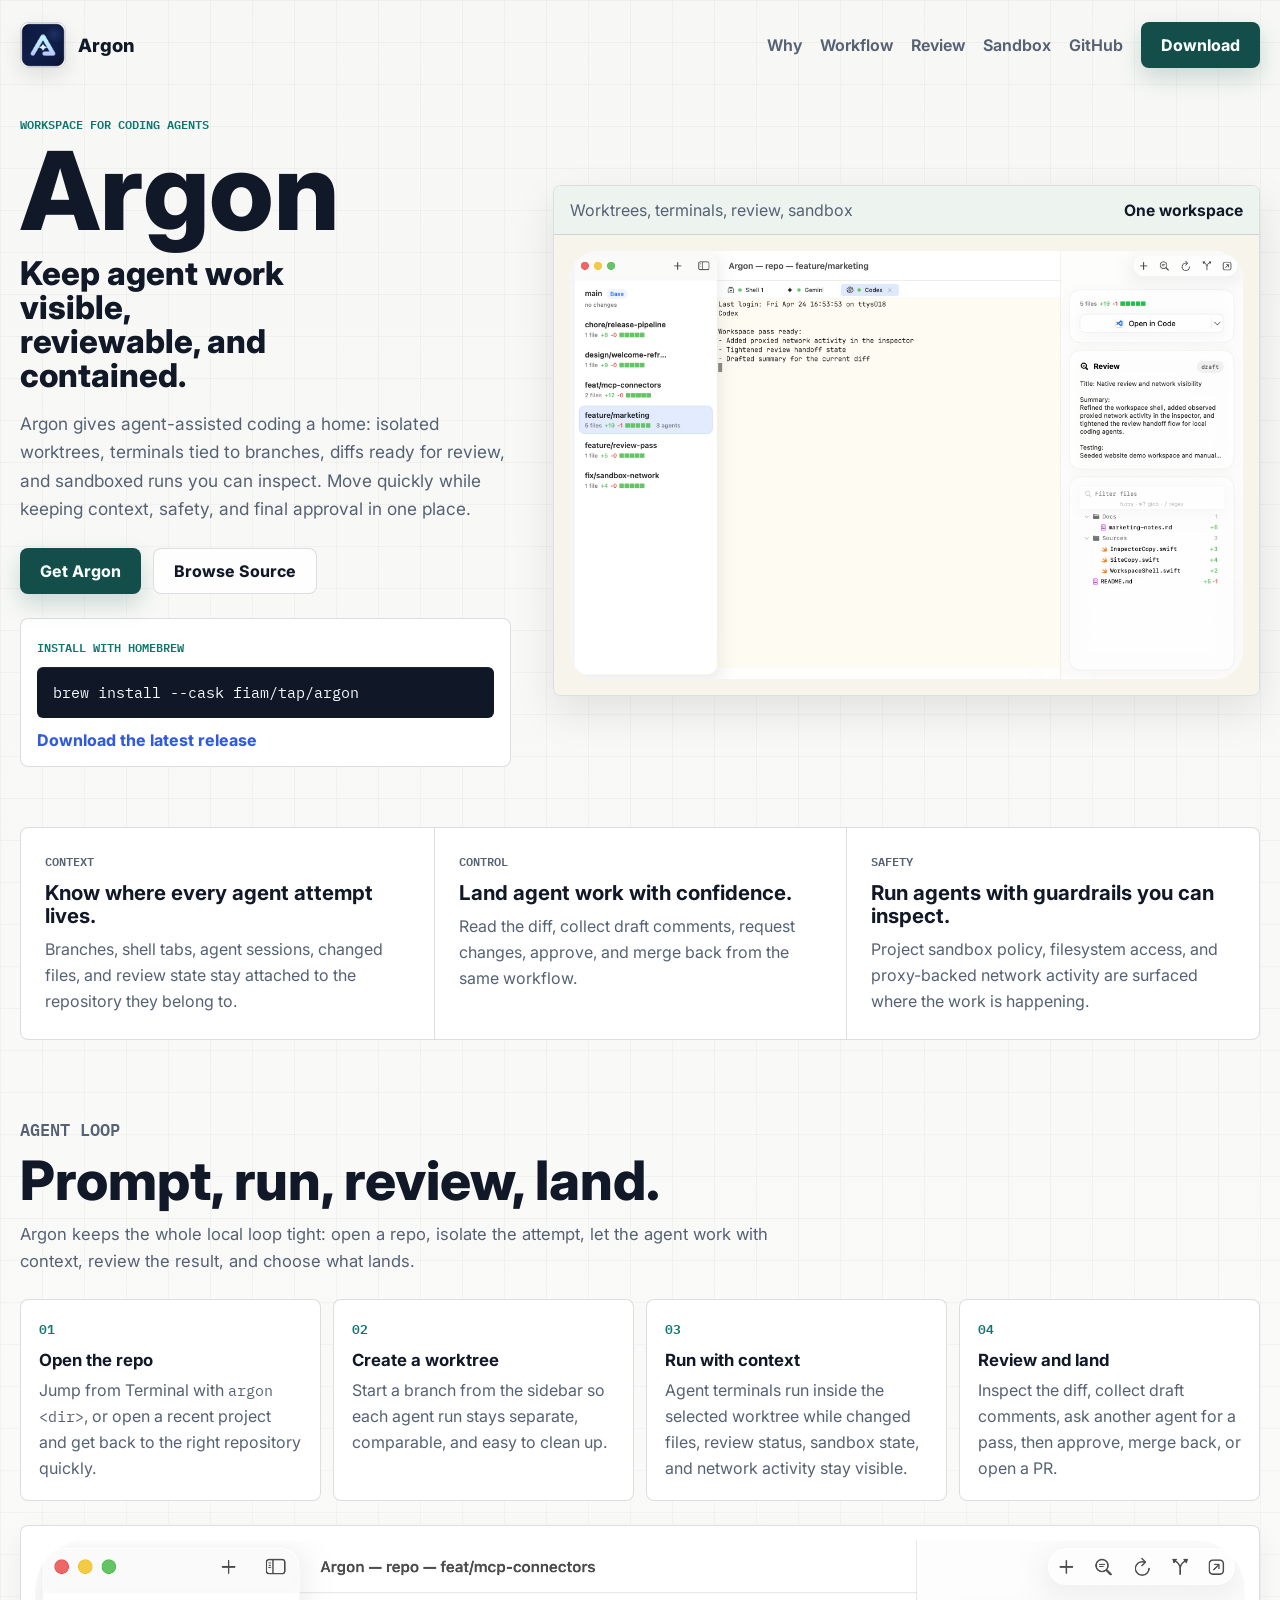
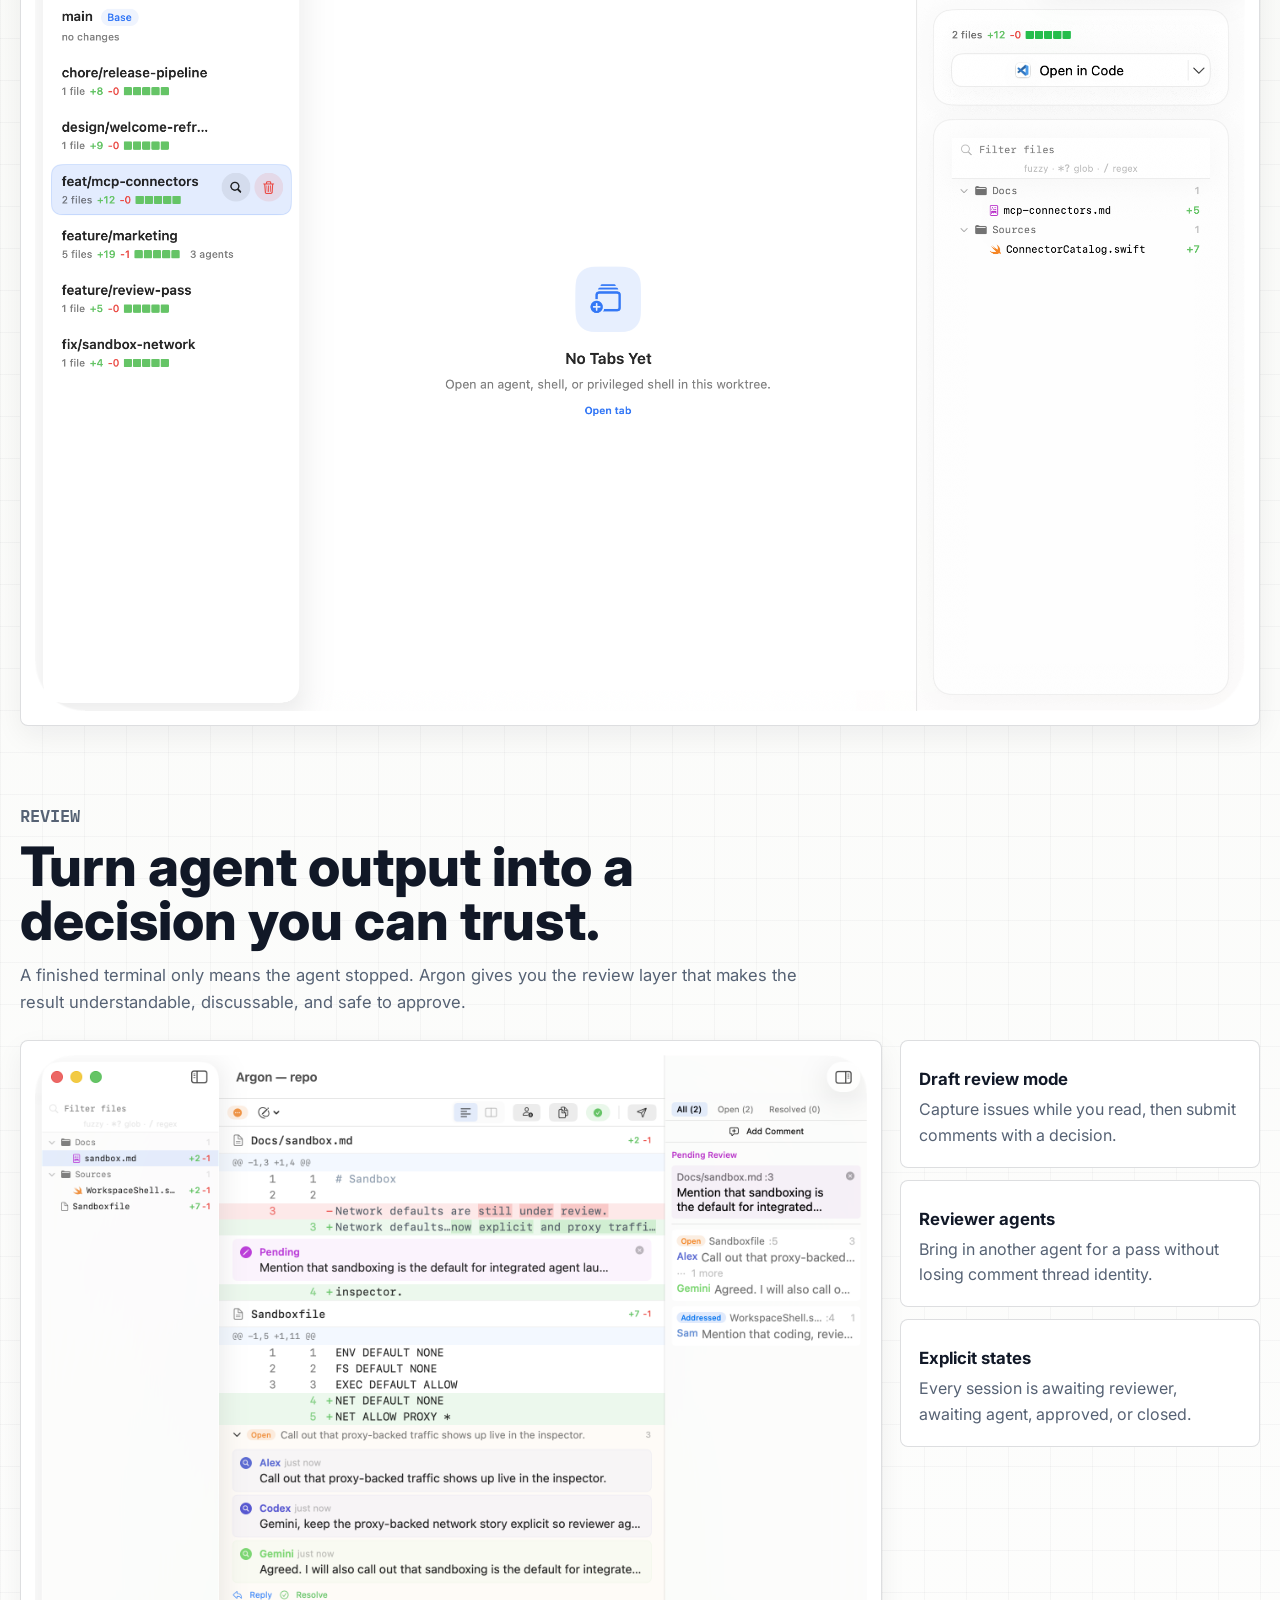
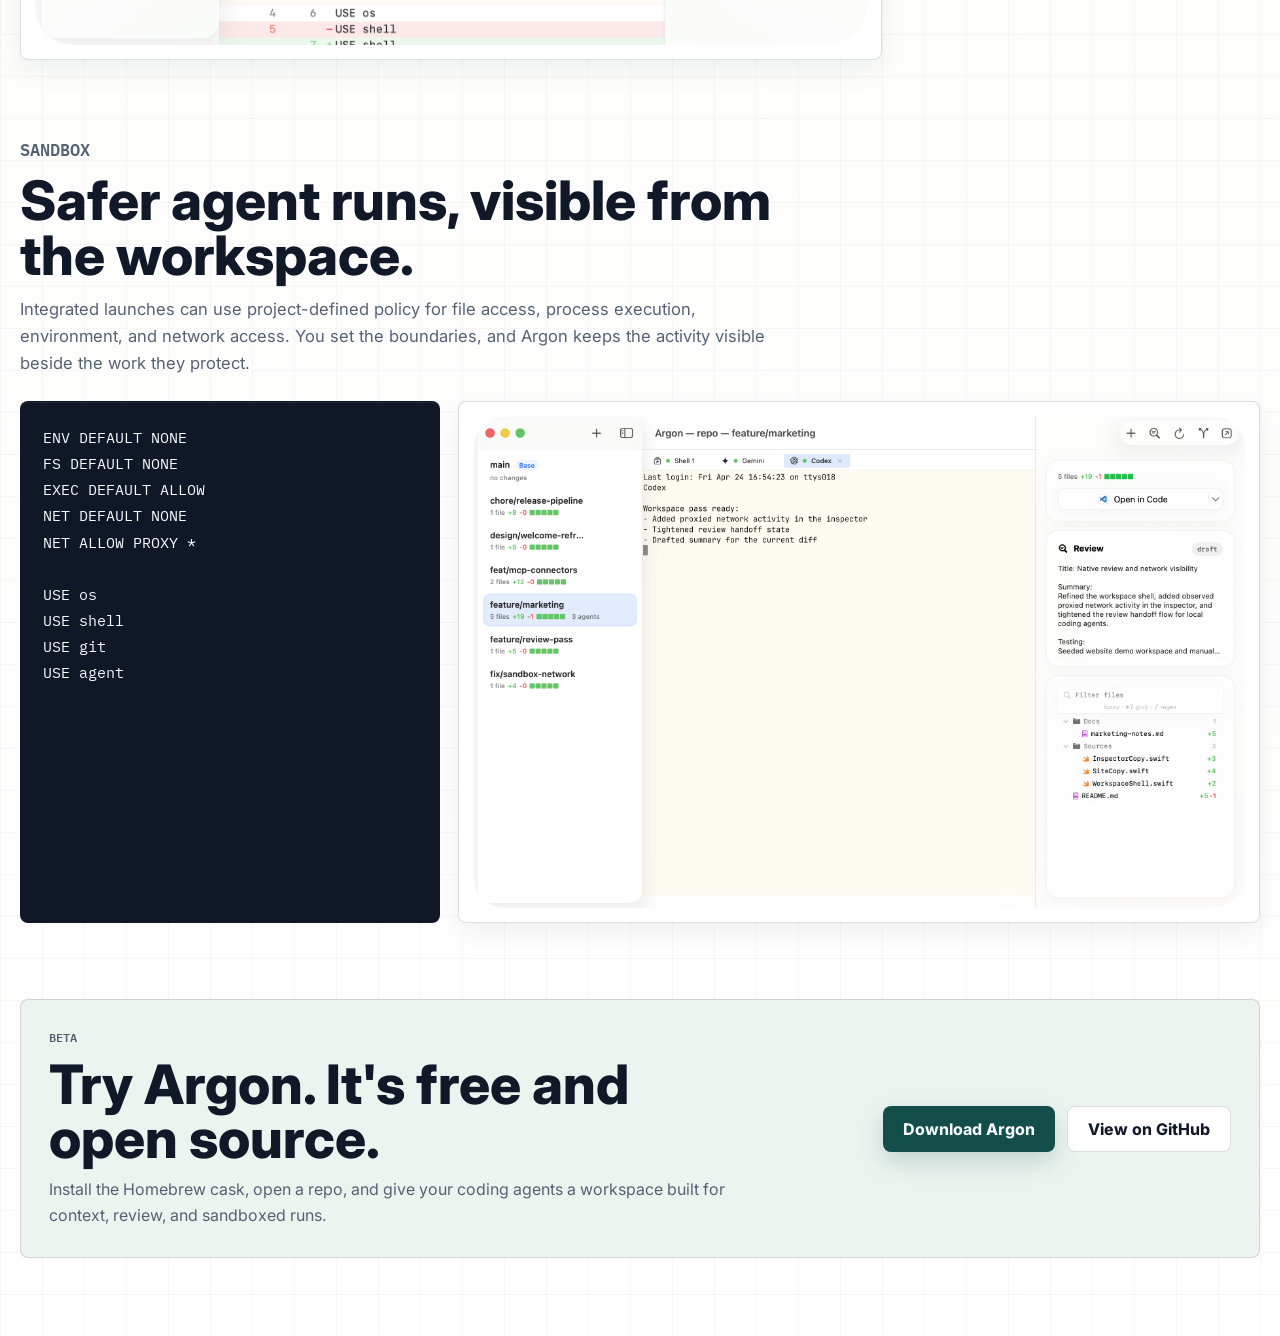
==== website/index.html @ 05118d11 "feat: ship website and release pipeline Add GitHub Actions CI, Pages deployment, release-please, sig" ====
<!doctype html>
<html lang="en">
  <head>
    <meta charset="utf-8">
    <meta name="viewport" content="width=device-width, initial-scale=1">
    <title>Argon - Reviewable Local Agent Work</title>
    <meta
      name="description"
      content="Argon keeps local coding-agent work visible, reviewable, and contained in one desktop workspace."
    >
    <link rel="preconnect" href="https://fonts.googleapis.com">
    <link rel="preconnect" href="https://fonts.gstatic.com" crossorigin>
    <link
      href="https://fonts.googleapis.com/css2?family=IBM+Plex+Mono:wght@400;500;600&family=Inter:wght@400;500;600;700;800&display=swap"
      rel="stylesheet"
    >
    <link rel="icon" href="assets/argon-icon.png">
    <link rel="stylesheet" href="site.css?v=3">
  </head>
  <body>
    <div class="page-shell">
      <header class="site-header">
        <a class="brand" href="/">
          <img src="assets/argon-icon.png" alt="Argon icon" width="46" height="46">
          <span>Argon</span>
        </a>

        <nav class="header-links" aria-label="Primary">
          <a class="header-link" href="#why">Why</a>
          <a class="header-link" href="#workflow">Workflow</a>
          <a class="header-link" href="#review">Review</a>
          <a class="header-link" href="#sandbox">Sandbox</a>
          <a class="header-link" href="https://github.com/fiam/argon">GitHub</a>
          <a
            id="download-button"
            class="button button-primary header-button"
            href="https://github.com/fiam/argon/releases/latest"
          >
            Download
          </a>
        </nav>
      </header>

      <main>
        <section class="hero">
          <div class="hero-copy">
            <p class="eyebrow">Workspace for coding agents</p>
            <h1>Argon</h1>
            <p class="hero-statement">Keep agent work visible, reviewable, and contained.</p>
            <p class="lede">
              Argon gives agent-assisted coding a home: isolated worktrees,
              terminals tied to branches, diffs ready for review, and
              sandboxed runs you can inspect. Move quickly while keeping
              context, safety, and final approval in one place.
            </p>

            <div class="hero-actions">
              <a class="button button-primary" href="https://github.com/fiam/argon/releases/latest">
                Get Argon
              </a>
              <a class="button button-secondary" href="https://github.com/fiam/argon">
                Browse Source
              </a>
            </div>

            <div class="install-panel" aria-label="Install Argon">
              <div class="install-panel-copy">
                <p class="install-strip-label">Install with Homebrew</p>
                <p id="release-status" class="release-status"></p>
              </div>
              <pre class="install-command"><code>brew install --cask fiam/tap/argon</code></pre>
              <a
                id="download-card-link"
                class="text-link"
                href="https://github.com/fiam/argon/releases/latest"
              >
                Download the latest release
              </a>
            </div>
          </div>

          <div class="hero-visual">
            <div class="hero-visual-chrome">
              <span>Worktrees, terminals, review, sandbox</span>
              <strong>One workspace</strong>
            </div>
            <figure class="hero-shot">
              <img
                src="assets/workspace-window.png"
                alt="Argon workspace window showing worktrees, terminal tabs, and the sandbox network inspector"
              >
            </figure>
          </div>
        </section>

        <section class="problem-grid" id="why" aria-label="Why Argon">
          <article class="problem-card">
            <p class="feature-label">Context</p>
            <h2>Know where every agent attempt lives.</h2>
            <p>
              Branches, shell tabs, agent sessions, changed files, and review
              state stay attached to the repository they belong to.
            </p>
          </article>

          <article class="problem-card">
            <p class="feature-label">Control</p>
            <h2>Land agent work with confidence.</h2>
            <p>
              Read the diff, collect draft comments, request changes, approve,
              and merge back from the same workflow.
            </p>
          </article>

          <article class="problem-card">
            <p class="feature-label">Safety</p>
            <h2>Run agents with guardrails you can inspect.</h2>
            <p>
              Project sandbox policy, filesystem access, and proxy-backed
              network activity are surfaced where the work is happening.
            </p>
          </article>
        </section>

        <section class="showcase" id="workflow">
          <div class="section-header">
            <p class="eyebrow">Agent loop</p>
            <h2>Prompt, run, review, land.</h2>
            <p>
              Argon keeps the whole local loop tight: open a repo, isolate the
              attempt, let the agent work with context, review the result, and
              choose what lands.
            </p>
          </div>

          <div class="workflow-grid">
            <article class="workflow-step">
              <span>01</span>
              <h3>Open the repo</h3>
              <p>
                Jump from Terminal with <code>argon &lt;dir&gt;</code>, or open
                a recent project and get back to the right repository quickly.
              </p>
            </article>
            <article class="workflow-step">
              <span>02</span>
              <h3>Create a worktree</h3>
              <p>
                Start a branch from the sidebar so each agent run stays
                separate, comparable, and easy to clean up.
              </p>
            </article>
            <article class="workflow-step">
              <span>03</span>
              <h3>Run with context</h3>
              <p>
                Agent terminals run inside the selected worktree while changed
                files, review status, sandbox state, and network activity stay visible.
              </p>
            </article>
            <article class="workflow-step">
              <span>04</span>
              <h3>Review and land</h3>
              <p>
                Inspect the diff, collect draft comments, ask another agent for
                a pass, then approve, merge back, or open a PR.
              </p>
            </article>
          </div>

          <figure class="wide-shot">
            <img
              src="assets/feature-worktrees.png"
              alt="Argon workspace focused on the worktree sidebar and branch state"
            >
          </figure>
        </section>

        <section class="showcase split-showcase" id="review">
          <div class="section-header">
            <p class="eyebrow">Review</p>
            <h2>Turn agent output into a decision you can trust.</h2>
            <p>
              A finished terminal only means the agent stopped. Argon gives you
              the review layer that makes the result understandable,
              discussable, and safe to approve.
            </p>
          </div>

          <div class="supporting-grid">
            <figure class="supporting-frame">
              <img
                src="assets/review-agents.png"
                alt="Argon review window showing reviewer agents and threaded feedback"
              >
            </figure>
            <div class="detail-list">
              <article>
                <h3>Draft review mode</h3>
                <p>Capture issues while you read, then submit comments with a decision.</p>
              </article>
              <article>
                <h3>Reviewer agents</h3>
                <p>Bring in another agent for a pass without losing comment thread identity.</p>
              </article>
              <article>
                <h3>Explicit states</h3>
                <p>Every session is awaiting reviewer, awaiting agent, approved, or closed.</p>
              </article>
            </div>
          </div>
        </section>

        <section class="showcase" id="sandbox">
          <div class="section-header">
            <p class="eyebrow">Sandbox</p>
            <h2>Safer agent runs, visible from the workspace.</h2>
            <p>
              Integrated launches can use project-defined policy for file
              access, process execution, environment, and network access. You
              set the boundaries, and Argon keeps the activity visible beside
              the work they protect.
            </p>
          </div>

          <div class="terminal-layout">
            <pre class="policy-card"><code>ENV DEFAULT NONE
FS DEFAULT NONE
EXEC DEFAULT ALLOW
NET DEFAULT NONE
NET ALLOW PROXY *

USE os
USE shell
USE git
USE agent</code></pre>
            <figure class="supporting-frame">
              <img
                src="assets/feature-terminals.png"
                alt="Argon terminal workspace with sandbox and network activity visible"
              >
            </figure>
          </div>
        </section>

        <section class="download-band" id="download">
          <div>
            <p class="eyebrow">Beta</p>
            <h2>Try Argon. It's free and open source.</h2>
            <p>
              Install the Homebrew cask, open a repo, and give your coding
              agents a workspace built for context, review, and sandboxed runs.
            </p>
          </div>
          <div class="download-actions">
            <a class="button button-primary" href="https://github.com/fiam/argon/releases/latest">
              Download Argon
            </a>
            <a class="button button-secondary" href="https://github.com/fiam/argon">
              View on GitHub
            </a>
          </div>
        </section>
      </main>
    </div>

    <script src="site.js?v=3" defer></script>
  </body>
</html>
---- website/site.css ----
:root {
  color-scheme: light;
  --bg: #f7f8f5;
  --surface: #ffffff;
  --surface-soft: #edf4f0;
  --ink: #111827;
  --ink-soft: #566274;
  --line: rgba(17, 24, 39, 0.14);
  --line-strong: rgba(17, 24, 39, 0.24);
  --accent: #0f766e;
  --accent-strong: #134e4a;
  --accent-blue: #315bdc;
  --accent-warm: #9a6a15;
  --shadow: 0 16px 42px rgba(17, 24, 39, 0.1);
  --font-body: "Inter", "Avenir Next", "Helvetica Neue", sans-serif;
  --font-mono: "IBM Plex Mono", "SF Mono", monospace;
}

* {
  box-sizing: border-box;
}

html,
body {
  margin: 0;
  min-height: 100%;
}

html {
  scroll-behavior: smooth;
}

body {
  background:
    linear-gradient(rgba(17, 24, 39, 0.032) 1px, transparent 1px),
    linear-gradient(90deg, rgba(17, 24, 39, 0.032) 1px, transparent 1px),
    linear-gradient(180deg, var(--bg) 0%, #ffffff 100%);
  background-size: 42px 42px, 42px 42px, auto;
  color: var(--ink);
  font-family: var(--font-body);
}

a {
  color: inherit;
  text-decoration: none;
}

code {
  font-family: var(--font-mono);
  font-size: 0.95em;
}

.page-shell {
  width: min(1240px, calc(100vw - 40px));
  margin: 0 auto;
  padding: 22px 0 78px;
}

.site-header {
  display: flex;
  align-items: center;
  justify-content: space-between;
  gap: 22px;
  padding-bottom: 28px;
}

.brand {
  display: inline-flex;
  align-items: center;
  gap: 12px;
  font-size: 1.15rem;
  font-weight: 800;
  letter-spacing: 0;
}

.brand img {
  border-radius: 8px;
  border: 1px solid var(--line);
  box-shadow: 0 8px 20px rgba(17, 24, 39, 0.1);
}

.header-links {
  display: flex;
  align-items: center;
  gap: 18px;
}

.header-link {
  color: var(--ink-soft);
  font-weight: 650;
  transition: color 140ms ease;
}

.header-link:hover {
  color: var(--ink);
}

.header-button {
  min-height: 40px;
  padding: 0 16px;
}

.hero {
  display: grid;
  grid-template-columns: minmax(320px, 0.82fr) minmax(0, 1.18fr);
  gap: 42px;
  align-items: center;
  padding: 18px 0 42px;
}

.hero-copy {
  max-width: 590px;
}

.eyebrow,
.feature-label,
.install-strip-label {
  margin: 0;
  color: var(--accent);
  font-family: var(--font-mono);
  font-size: 0.72rem;
  font-weight: 600;
  letter-spacing: 0;
  text-transform: uppercase;
}

.hero h1,
.section-header h2,
.download-band h2 {
  margin: 0;
  letter-spacing: 0;
}

.hero h1 {
  margin-top: 10px;
  font-size: 6.8rem;
  line-height: 0.86;
  font-weight: 800;
}

.hero-statement {
  margin: 18px 0 0;
  max-width: 13ch;
  font-size: 2.05rem;
  line-height: 1.04;
  font-weight: 800;
}

.lede,
.problem-card p,
.section-header p,
.workflow-step p,
.detail-list p,
.release-status,
.download-band p,
.hero-visual-chrome span {
  color: var(--ink-soft);
}

.lede {
  margin: 18px 0 0;
  max-width: 36rem;
  font-size: 1.08rem;
  line-height: 1.65;
}

.button {
  display: inline-flex;
  align-items: center;
  justify-content: center;
  min-height: 46px;
  padding: 0 20px;
  border-radius: 8px;
  font-weight: 750;
  transition: transform 140ms ease, box-shadow 140ms ease, background 140ms ease;
}

.button:hover {
  transform: translateY(-1px);
}

.button-primary {
  background: var(--accent-strong);
  color: #f8fffc;
  box-shadow: 0 10px 24px rgba(19, 78, 74, 0.2);
}

.button-primary:hover {
  background: #0f3f3c;
}

.button-secondary {
  border: 1px solid var(--line);
  background: rgba(255, 255, 255, 0.86);
}

.hero-actions,
.download-actions {
  display: flex;
  flex-wrap: wrap;
  gap: 12px;
}

.hero-actions {
  margin-top: 24px;
}

.install-panel,
.hero-visual,
.problem-grid,
.workflow-step,
.detail-list article,
.supporting-frame,
.policy-card,
.download-band,
.wide-shot {
  border: 1px solid var(--line);
  background: var(--surface);
}

.install-panel {
  max-width: 560px;
  margin-top: 24px;
  padding: 16px;
  border-radius: 8px;
}

.install-panel-copy {
  display: flex;
  align-items: baseline;
  justify-content: space-between;
  gap: 12px;
  margin-bottom: 10px;
}

.release-status {
  margin: 0;
  min-height: 1.2em;
  font-size: 0.9rem;
  text-align: right;
}

.install-command,
.policy-card {
  margin: 0;
  overflow-x: auto;
  border-radius: 6px;
  background: #101827;
  color: #f7fbff;
  box-shadow: inset 0 1px 0 rgba(255, 255, 255, 0.06);
}

.install-command {
  padding: 14px 16px;
}

.install-command code,
.policy-card code {
  display: block;
  white-space: pre;
  line-height: 1.5;
}

.text-link {
  display: inline-block;
  margin-top: 12px;
  color: var(--accent-blue);
  font-weight: 750;
}

.text-link:hover {
  color: #1f3f9d;
}

.hero-visual {
  overflow: hidden;
  border-radius: 8px;
  box-shadow: var(--shadow);
}

.hero-visual-chrome {
  display: flex;
  align-items: baseline;
  justify-content: space-between;
  gap: 20px;
  padding: 14px 16px;
  border-bottom: 1px solid var(--line);
  background: var(--surface-soft);
}

.hero-visual-chrome strong {
  font-size: 0.98rem;
}

.hero-shot,
.wide-shot,
.supporting-frame {
  margin: 0;
}

.hero-shot {
  padding: 16px;
  background: #f7f4ec;
}

.hero-shot img,
.wide-shot img,
.supporting-frame img {
  display: block;
  width: 100%;
  height: auto;
}

.wide-shot img,
.supporting-frame img {
  border-radius: 6px;
}

.problem-grid {
  display: grid;
  grid-template-columns: repeat(3, minmax(0, 1fr));
  gap: 0;
  margin-top: 18px;
  overflow: hidden;
  border-radius: 8px;
}

.problem-card {
  min-width: 0;
  padding: 24px;
  border-left: 1px solid var(--line);
}

.problem-card:first-child {
  border-left: 0;
}

.feature-label {
  color: var(--accent-warm);
}

.problem-card h2 {
  margin: 10px 0;
  font-size: 1.28rem;
  line-height: 1.14;
}

.problem-card p,
.section-header p,
.workflow-step p,
.detail-list p,
.download-band p {
  margin: 0;
  line-height: 1.62;
}

.showcase {
  margin-top: 76px;
}

.section-header {
  max-width: 780px;
}

.section-header h2,
.download-band h2 {
  margin-top: 10px;
  font-size: 3.4rem;
  font-weight: 800;
  line-height: 1;
}

.section-header p {
  margin-top: 14px;
  font-size: 1.04rem;
}

.workflow-grid {
  display: grid;
  grid-template-columns: repeat(4, minmax(0, 1fr));
  gap: 12px;
  margin-top: 24px;
}

.workflow-step,
.detail-list article,
.supporting-frame,
.policy-card,
.download-band,
.wide-shot {
  border-radius: 8px;
}

.workflow-step {
  padding: 18px;
}

.workflow-step span {
  color: var(--accent);
  font-family: var(--font-mono);
  font-size: 0.82rem;
  font-weight: 600;
}

.workflow-step h3,
.detail-list h3 {
  margin: 10px 0 8px;
  font-size: 1.05rem;
}

.wide-shot,
.supporting-frame {
  margin-top: 24px;
  padding: 14px;
  box-shadow: 0 10px 28px rgba(17, 24, 39, 0.06);
}

.supporting-grid,
.terminal-layout {
  display: grid;
  gap: 18px;
  margin-top: 24px;
}

.supporting-grid {
  grid-template-columns: minmax(0, 1fr) minmax(280px, 360px);
  align-items: start;
}

.terminal-layout {
  grid-template-columns: minmax(280px, 420px) minmax(0, 1fr);
  align-items: stretch;
}

.supporting-frame {
  margin-top: 0;
}

.detail-list {
  display: grid;
  gap: 12px;
}

.detail-list article {
  padding: 18px;
}

.policy-card {
  padding: 22px;
}

.policy-card code {
  min-width: 16rem;
  line-height: 1.72;
}

.download-band {
  display: flex;
  align-items: center;
  justify-content: space-between;
  gap: 24px;
  margin-top: 76px;
  padding: 28px;
  border-radius: 8px;
  background: var(--surface-soft);
}

.download-band div:first-child {
  max-width: 680px;
}

.download-band p:last-child {
  margin-top: 12px;
}

@media (max-width: 1080px) {
  .hero,
  .problem-grid,
  .workflow-grid,
  .supporting-grid,
  .terminal-layout {
    grid-template-columns: 1fr;
  }

  .hero-copy {
    max-width: none;
  }

  .problem-card {
    border-left: 0;
    border-top: 1px solid var(--line);
  }

  .problem-card:first-child {
    border-top: 0;
  }
}

@media (max-width: 760px) {
  .page-shell {
    width: min(100vw - 24px, 1240px);
    padding: 14px 0 56px;
  }

  .site-header {
    align-items: flex-start;
    flex-direction: column;
  }

  .install-panel-copy,
  .download-band,
  .hero-visual-chrome {
    align-items: flex-start;
    flex-direction: column;
  }

  .header-links {
    flex-wrap: wrap;
    gap: 12px;
  }

  .hero {
    gap: 24px;
    padding-top: 8px;
  }

  .hero h1 {
    font-size: 4.2rem;
  }

  .hero-statement {
    font-size: 1.42rem;
  }

  .section-header h2,
  .download-band h2 {
    font-size: 2.35rem;
  }

  .release-status {
    text-align: left;
  }

  .hero-shot,
  .wide-shot,
  .supporting-frame {
    padding: 10px;
  }
}
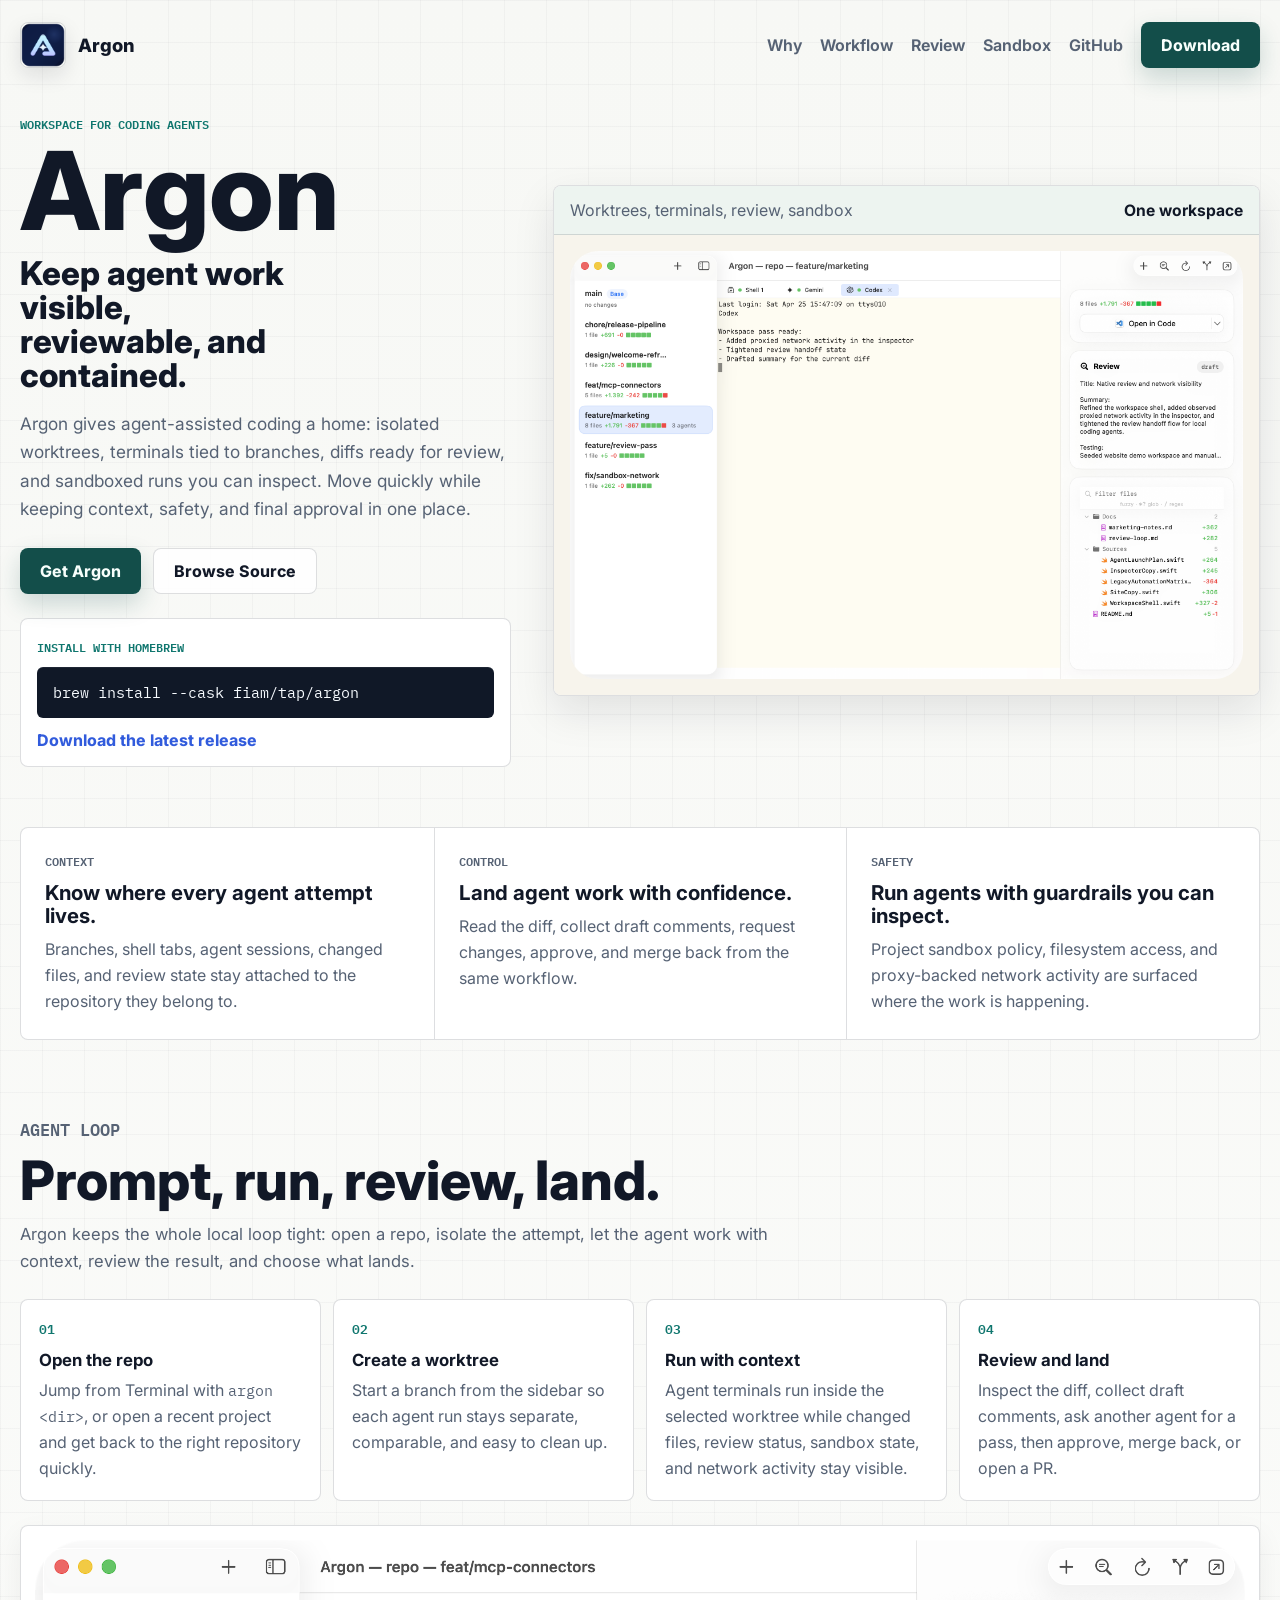
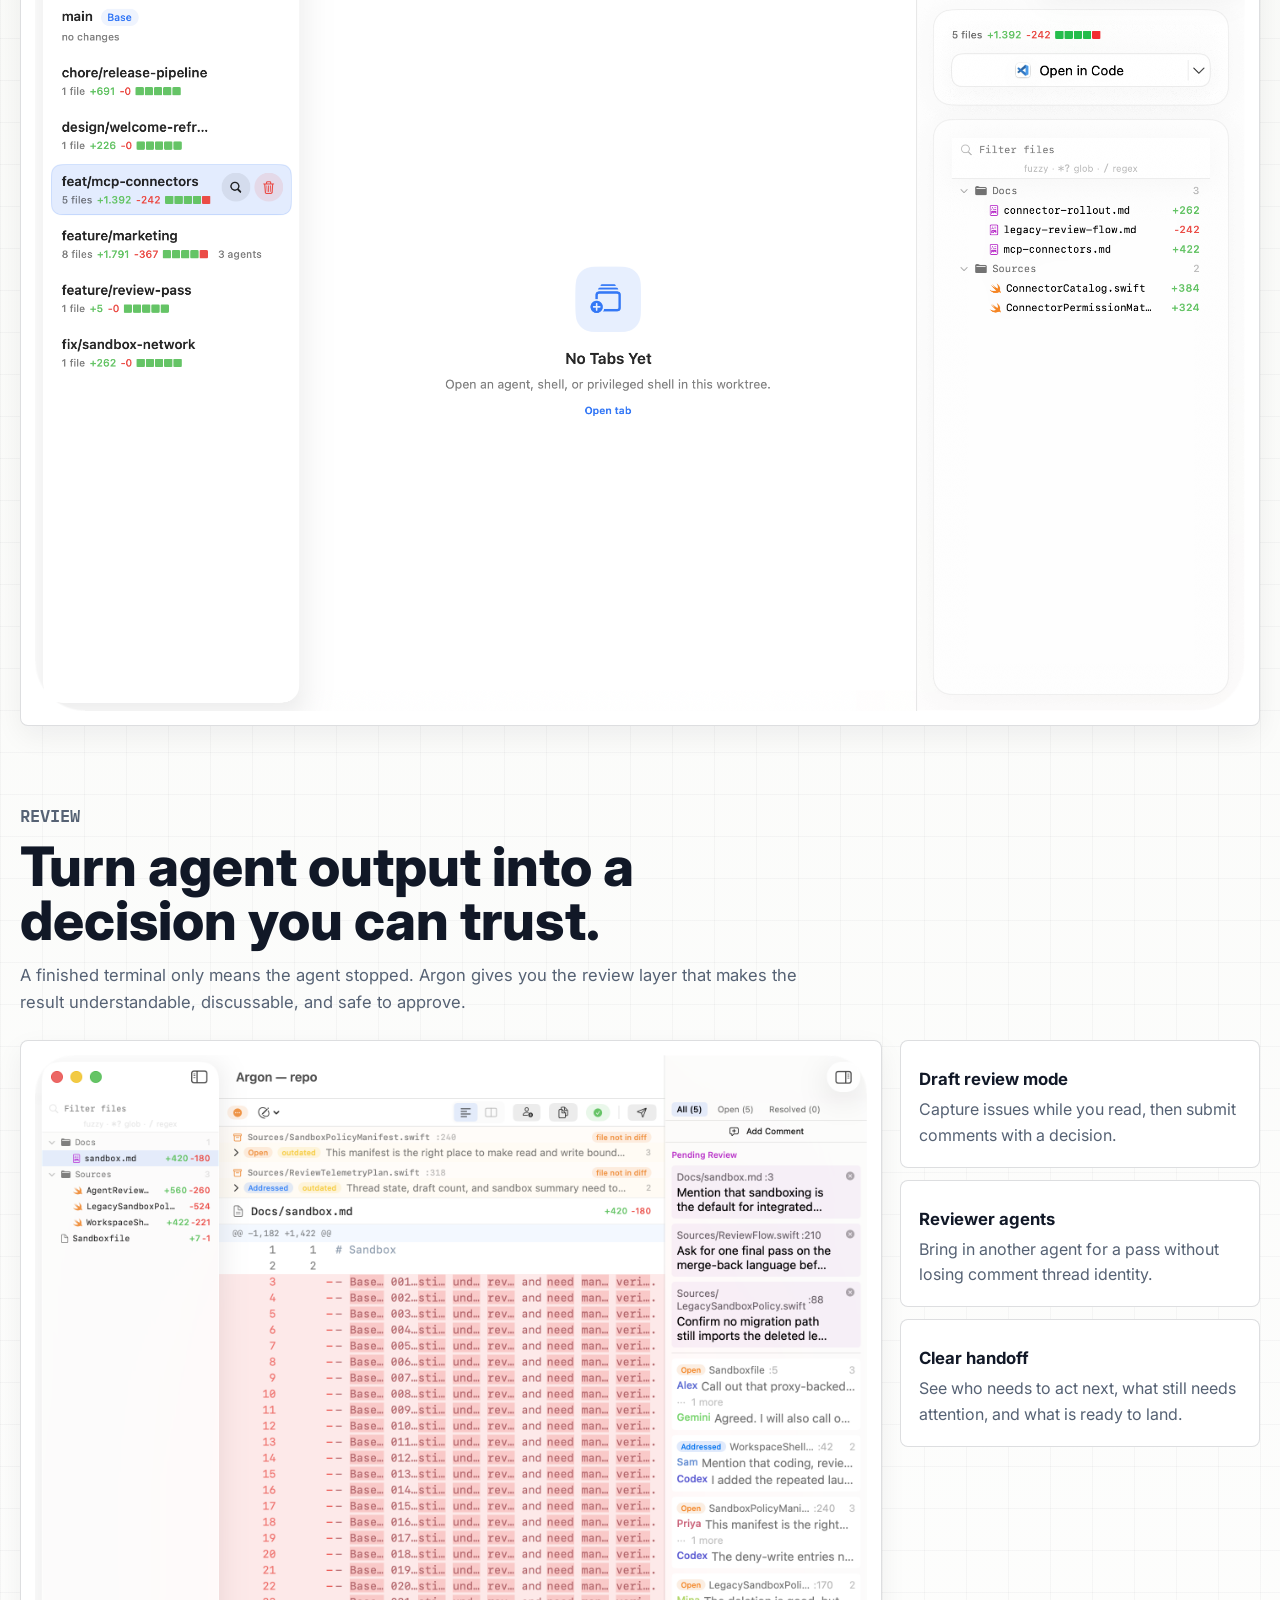
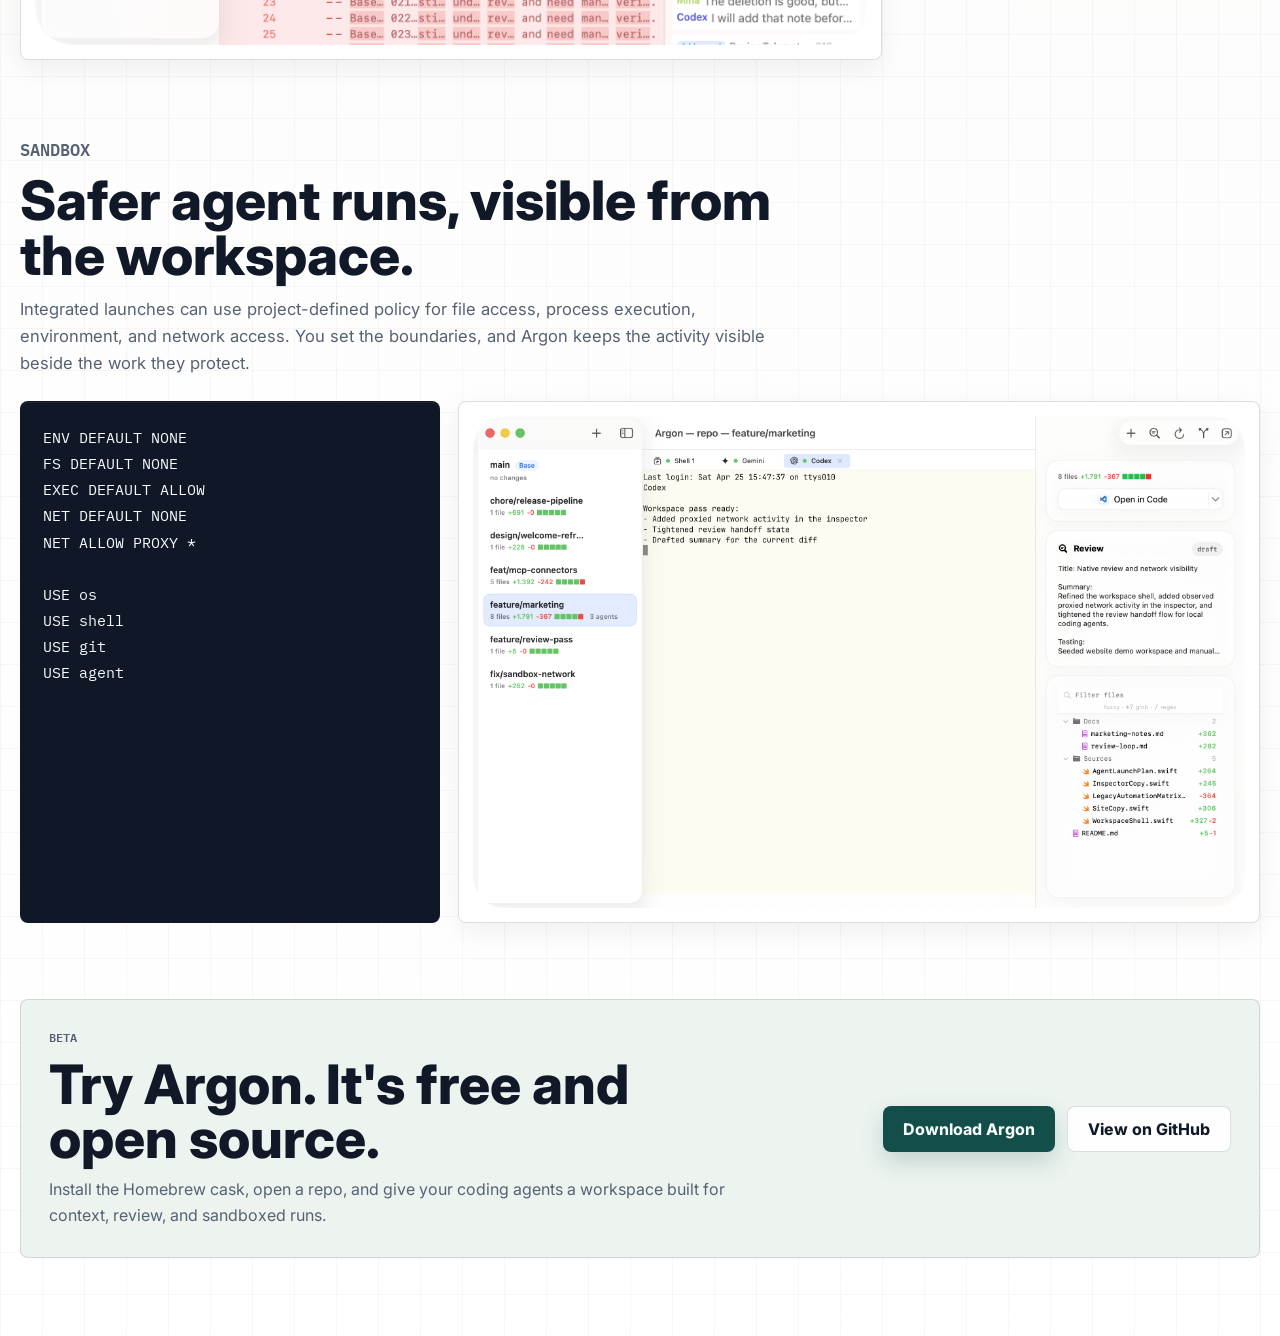
==== commit 4abb0d69: "docs: refresh website screenshots Regenerate the website screenshots from larger automated fixtures " ====
--- a/website/index.html
+++ b/website/index.html
@@ -204,8 +204,8 @@
                 <p>Bring in another agent for a pass without losing comment thread identity.</p>
               </article>
               <article>
-                <h3>Explicit states</h3>
-                <p>Every session is awaiting reviewer, awaiting agent, approved, or closed.</p>
+                <h3>Clear handoff</h3>
+                <p>See who needs to act next, what still needs attention, and what is ready to land.</p>
               </article>
             </div>
           </div>
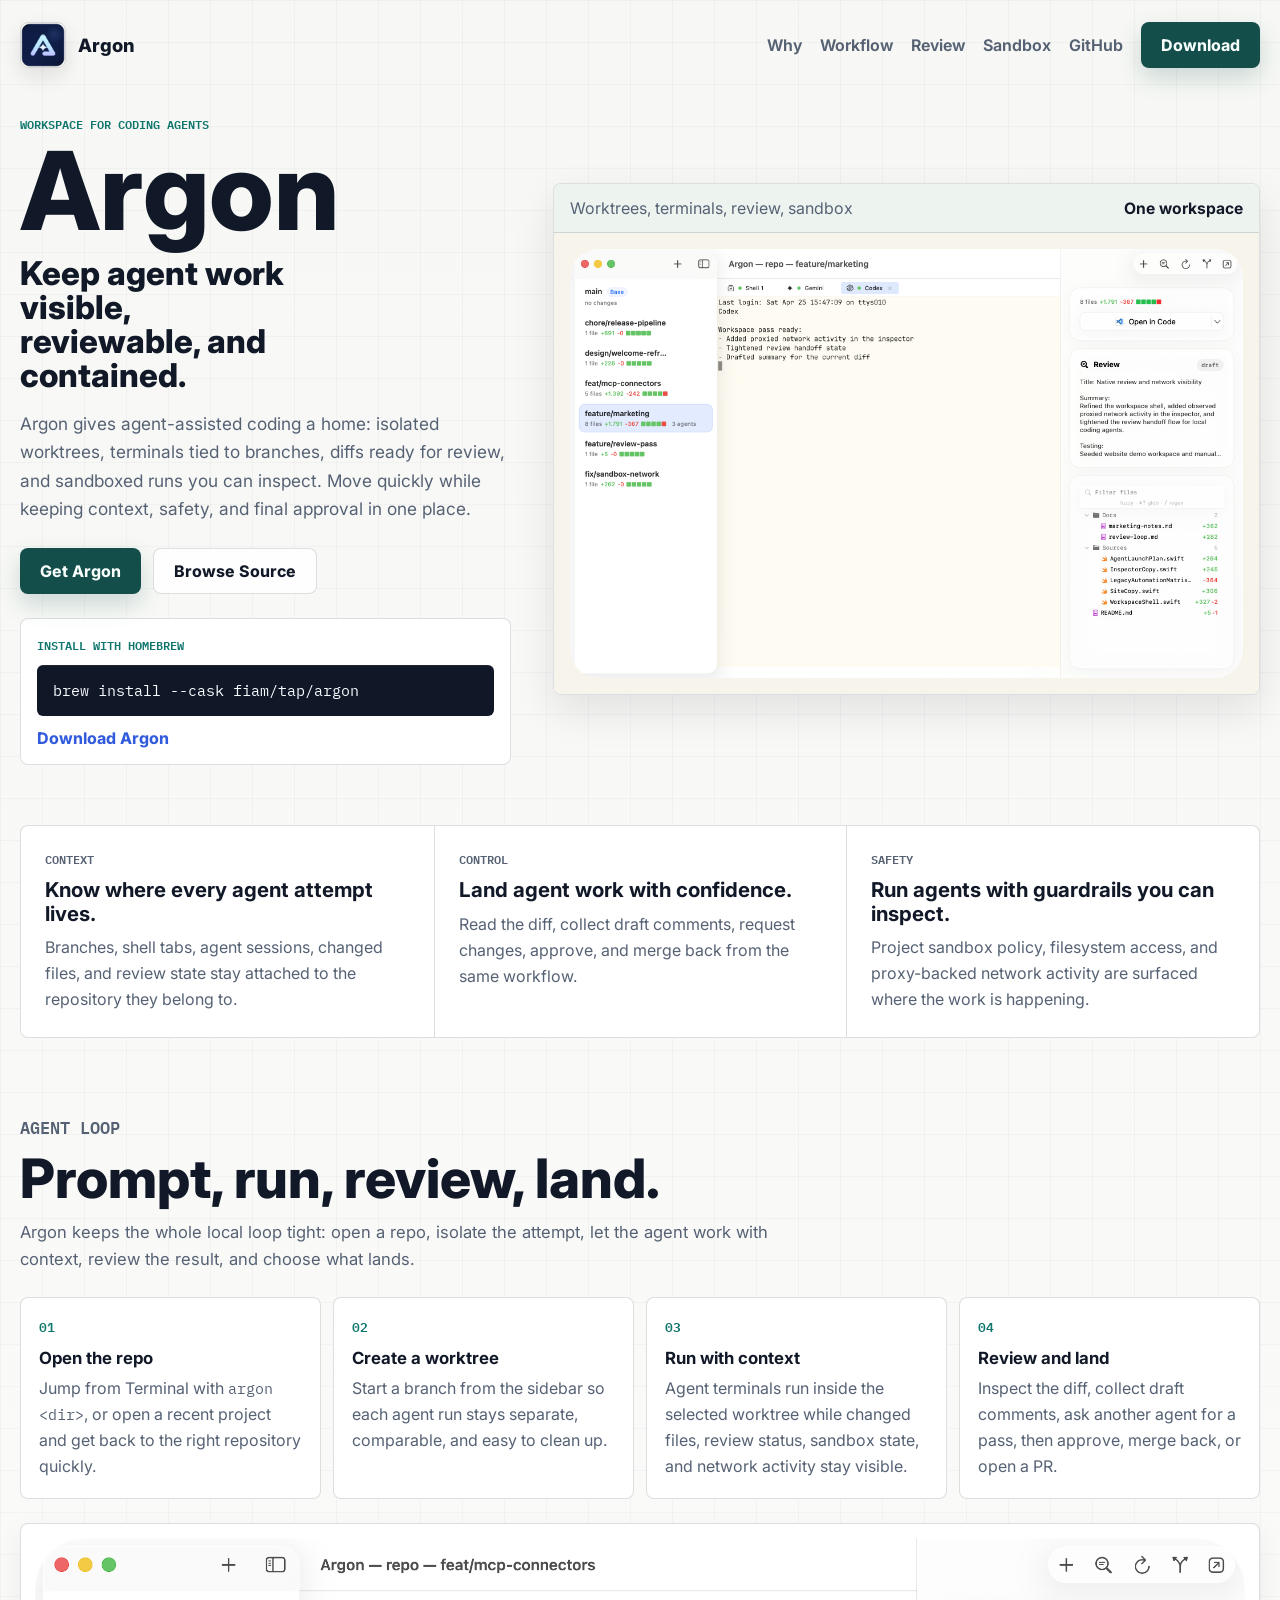
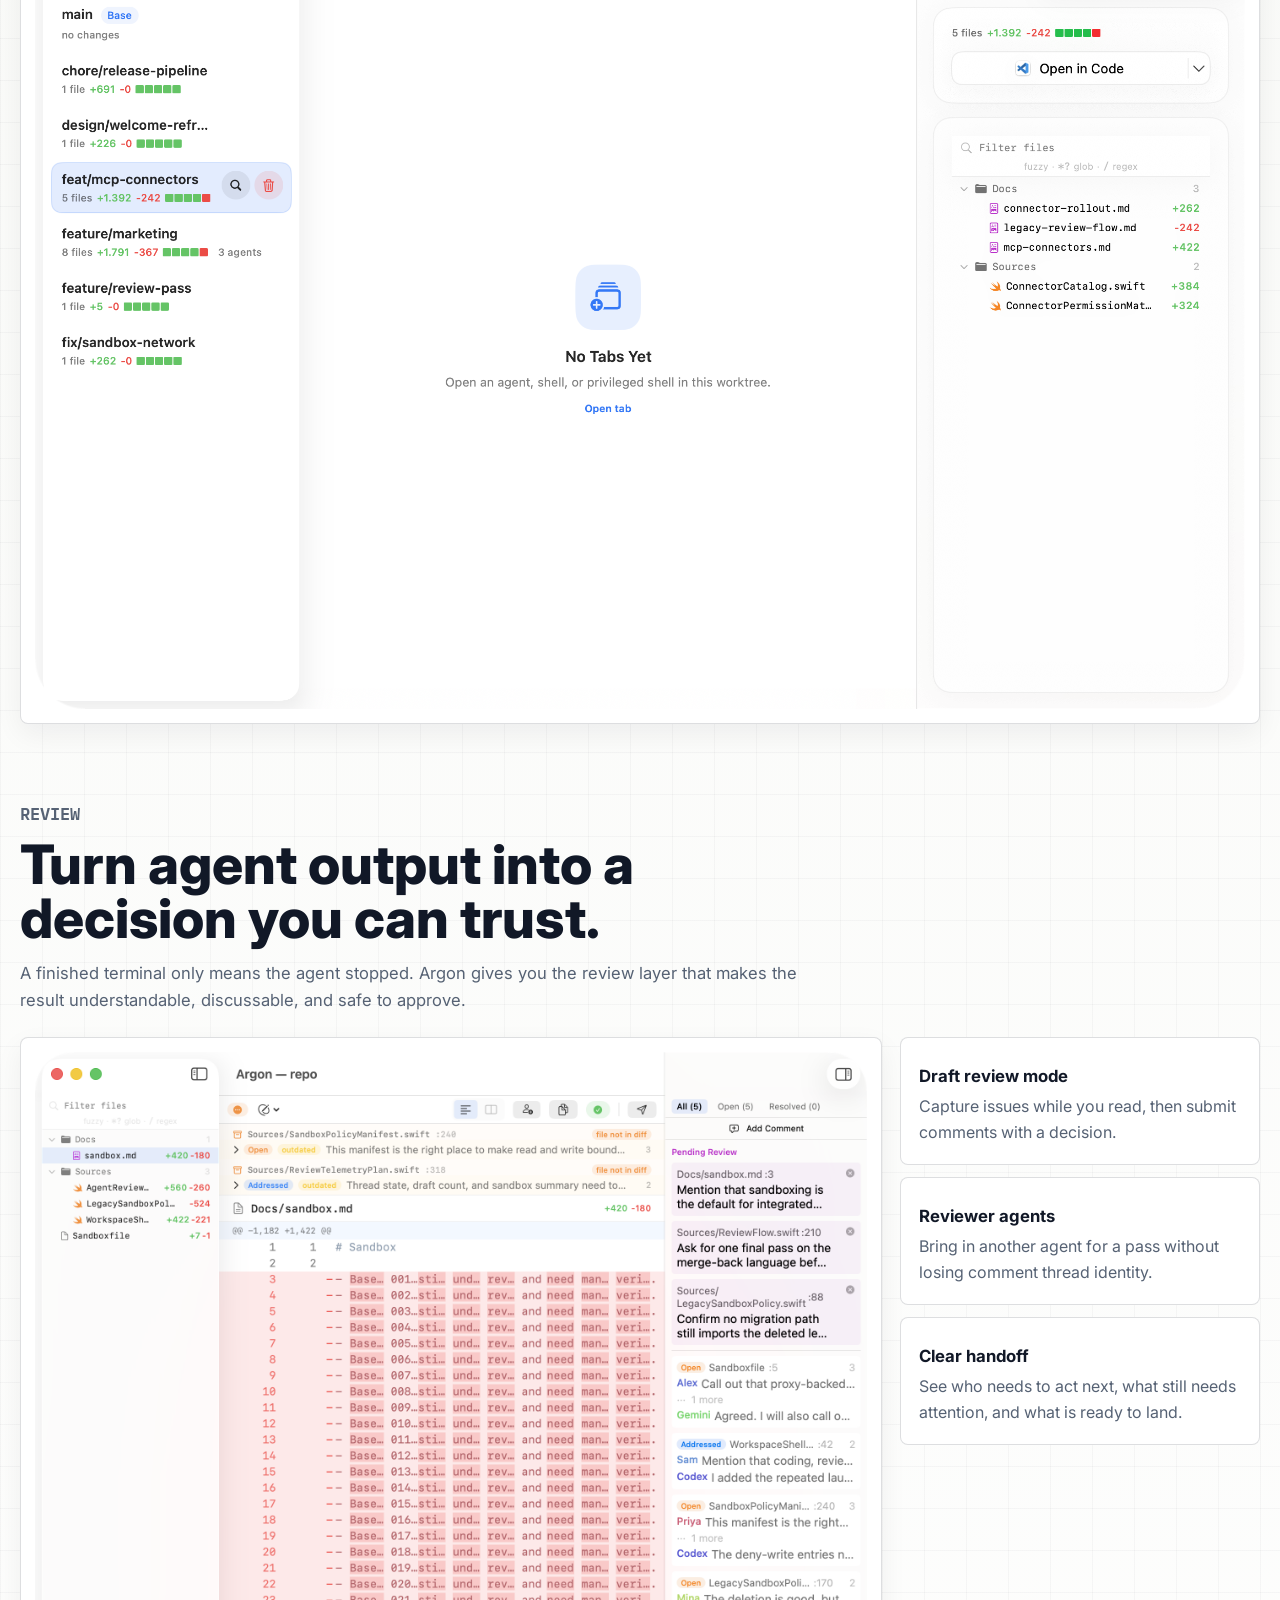
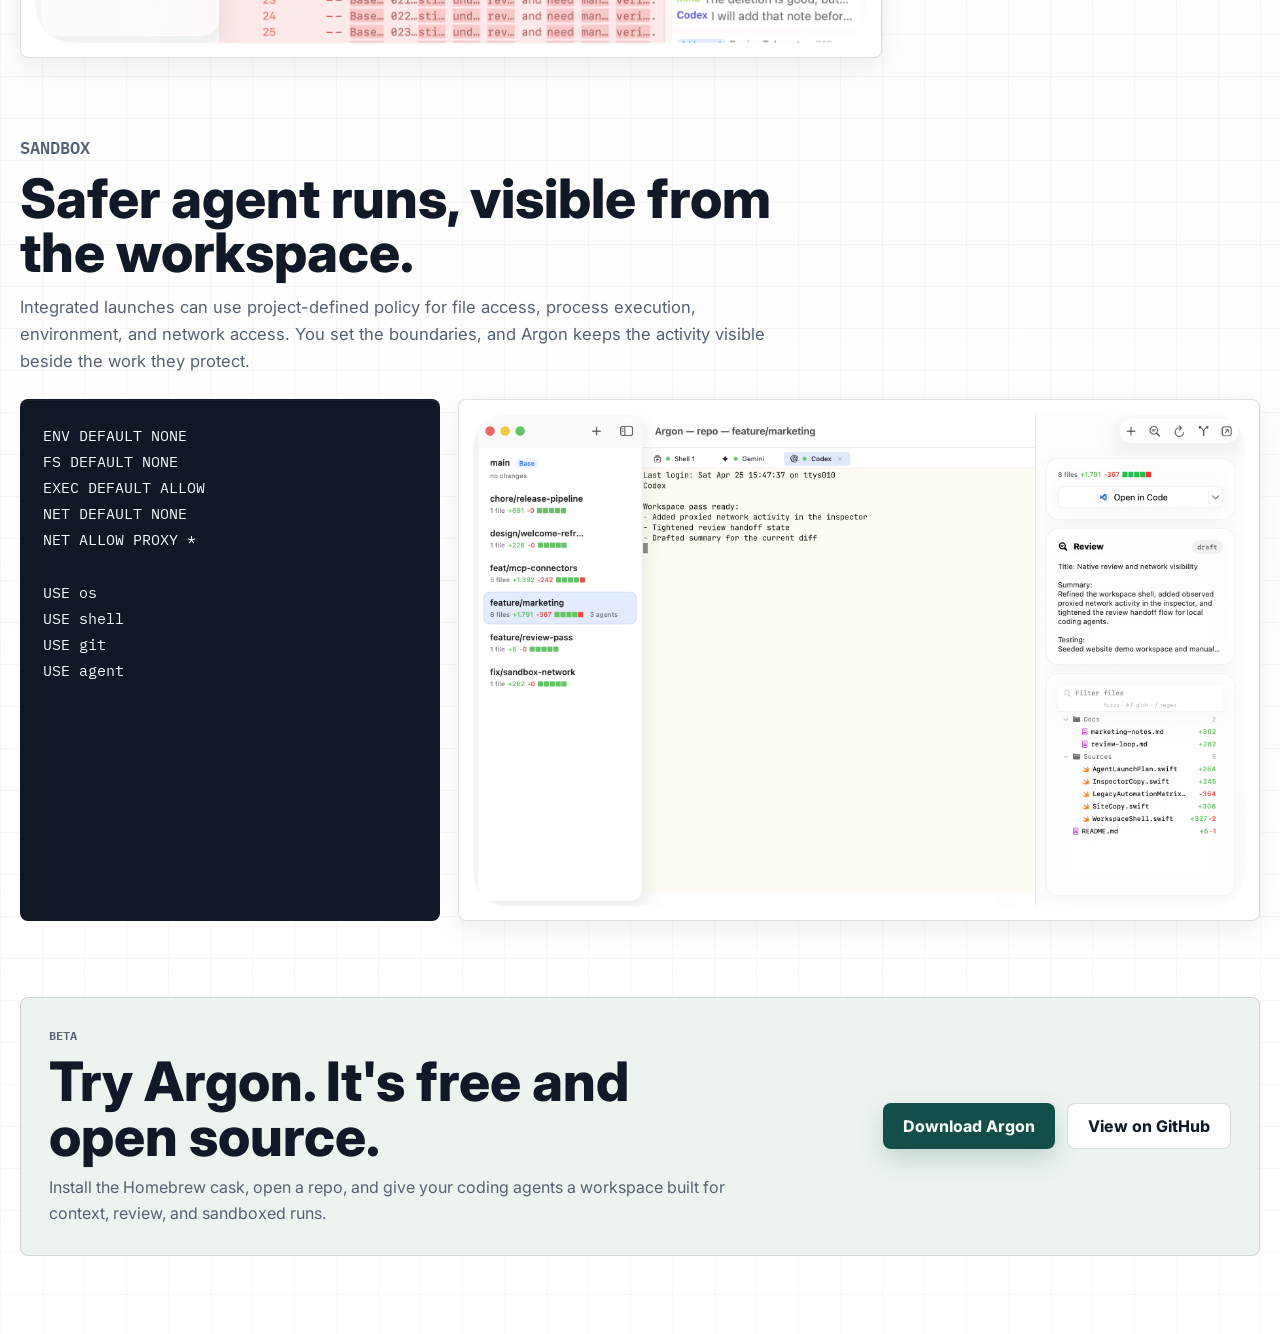
==== commit a54b412a: "ci: trim release assets Upload only versioned app artifacts plus checksums and metadata in future re" ====
--- a/website/index.html
+++ b/website/index.html
@@ -66,7 +66,6 @@
             <div class="install-panel" aria-label="Install Argon">
               <div class="install-panel-copy">
                 <p class="install-strip-label">Install with Homebrew</p>
-                <p id="release-status" class="release-status"></p>
               </div>
               <pre class="install-command"><code>brew install --cask fiam/tap/argon</code></pre>
               <a
@@ -74,7 +73,7 @@
                 class="text-link"
                 href="https://github.com/fiam/argon/releases/latest"
               >
-                Download the latest release
+                Download Argon
               </a>
             </div>
           </div>
@@ -264,6 +263,6 @@
       </main>
     </div>
 
-    <script src="site.js?v=3" defer></script>
+    <script src="site.js?v=4" defer></script>
   </body>
 </html>
--- a/website/site.css
+++ b/website/site.css
@@ -151,7 +151,6 @@
 .section-header p,
 .workflow-step p,
 .detail-list p,
-.release-status,
 .download-band p,
 .hero-visual-chrome span {
   color: var(--ink-soft);
@@ -233,13 +232,6 @@
   margin-bottom: 10px;
 }
 
-.release-status {
-  margin: 0;
-  min-height: 1.2em;
-  font-size: 0.9rem;
-  text-align: right;
-}
-
 .install-command,
 .policy-card {
   margin: 0;
@@ -537,10 +529,6 @@
     font-size: 2.35rem;
   }
 
-  .release-status {
-    text-align: left;
-  }
-
   .hero-shot,
   .wide-shot,
   .supporting-frame {
